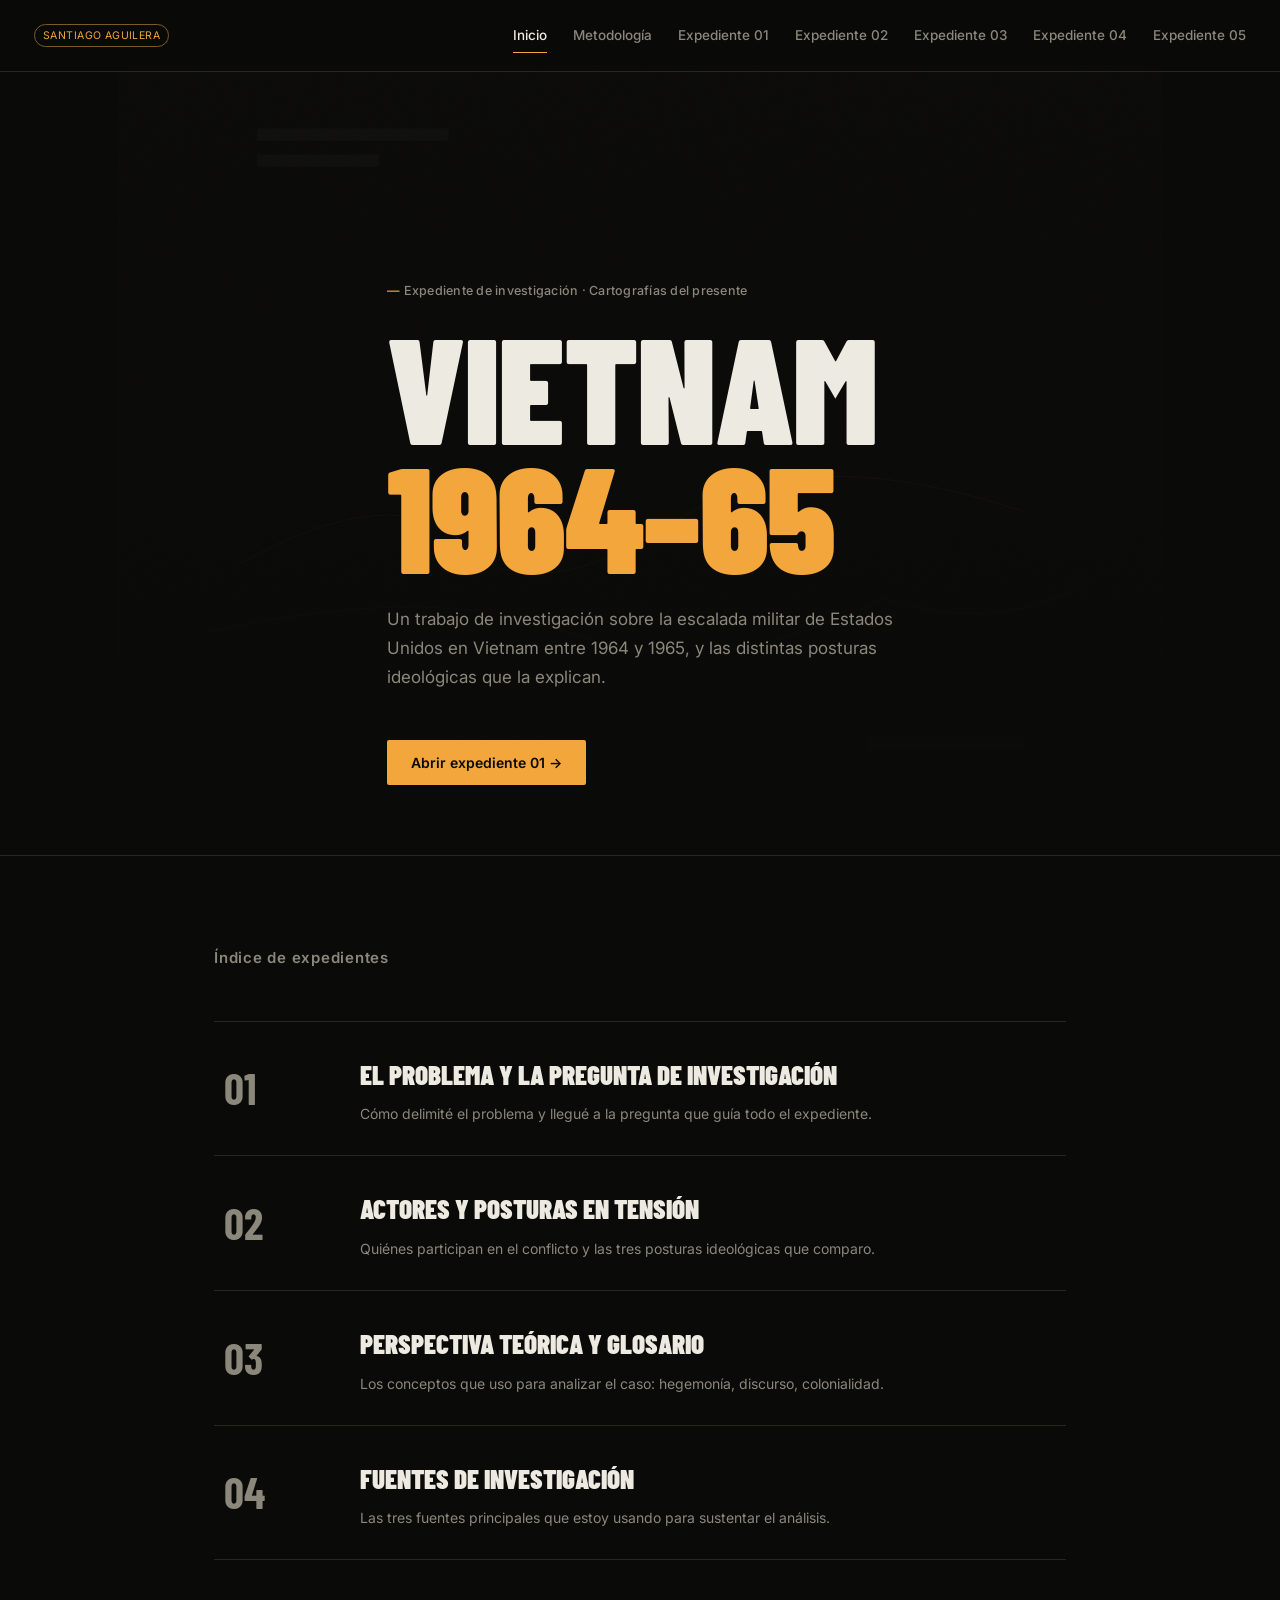
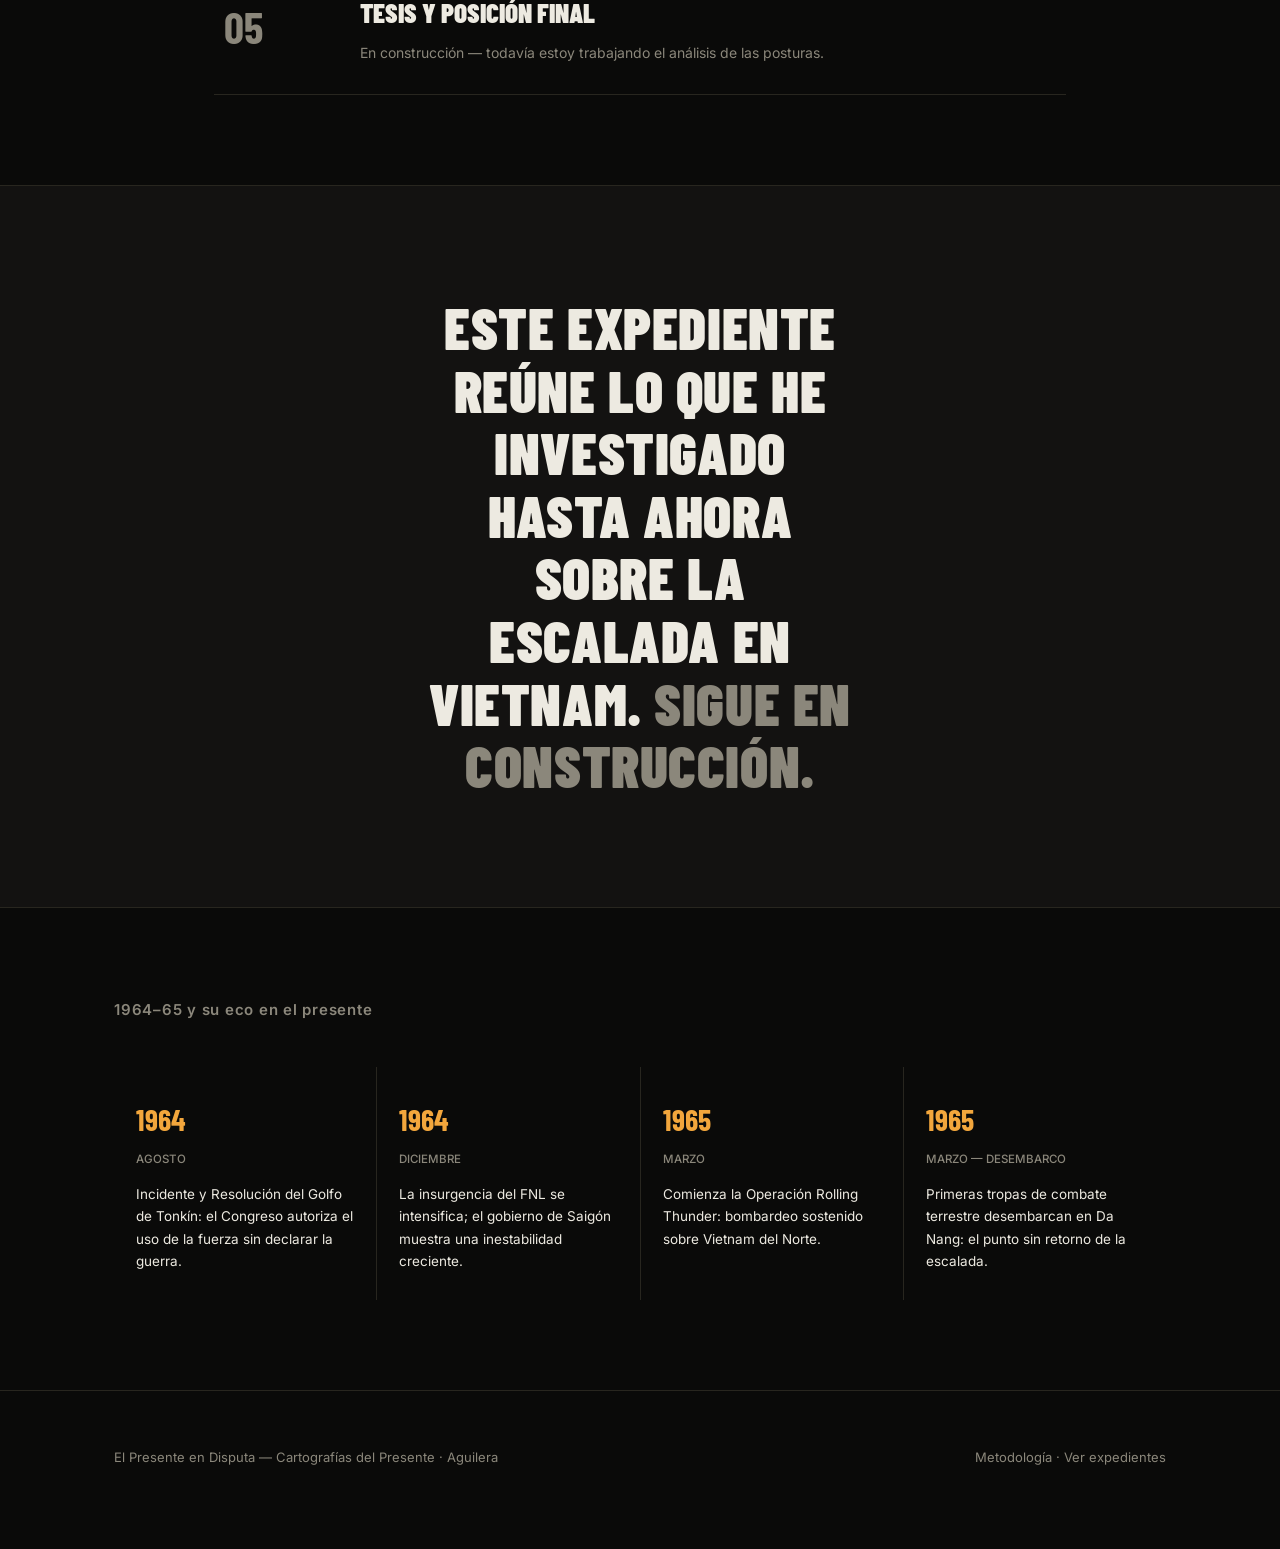
==== index.html @ 92e05607 "Primer commit de nuevo proyecto" ====
<!DOCTYPE html>
<html lang="es">
<head>
<meta charset="UTF-8">
<meta name="viewport" content="width=device-width, initial-scale=1.0">
<title>Vietnam 1964–65 — Expediente de investigación</title>
<link rel="preconnect" href="https://fonts.googleapis.com">
<link rel="preconnect" href="https://fonts.gstatic.com" crossorigin>
<link href="https://fonts.googleapis.com/css2?family=Barlow+Condensed:wght@500;600;700;900&family=Inter:wght@400;500;600&display=swap" rel="stylesheet">
<link rel="stylesheet" href="css/style.css">
</head>
<body>

<header class="topbar">
  <div class="brandwrap">
    <span class="badge">SANTIAGO AGUILERA</span>
  </div>
  <nav class="topnav" id="topnav">
    <a href="index.html" class="active">Inicio</a>
    <a href="metodologia.html">Metodología</a>
    <a href="expediente-01.html">Expediente 01</a>
    <a href="expediente-02.html">Expediente 02</a>
    <a href="expediente-03.html">Expediente 03</a>
    <a href="expediente-04.html">Expediente 04</a>
    <a href="expediente-05.html">Expediente 05</a>
  </nav>
</header>

<main>
<section class="page" id="page-home">
<section class="hero">
    <div class="hero-bg" id="heroBg">
      <img class="hero-photo" src="https://commons.wikimedia.org/wiki/Special:FilePath/President_Lyndon_B._Johnson_signs_Gulf_of_Tonkin_resolution_-_NARA_-_192484.jpg?width=1600" alt="" onerror="this.style.display='none'">
      <svg viewBox="0 0 1000 1000" xmlns="http://www.w3.org/2000/svg">
        <defs>
          <filter id="grain"><feTurbulence type="fractalNoise" baseFrequency="0.9" numOctaves="2" result="n"/><feColorMatrix in="n" type="matrix" values="0 0 0 0 0.95  0 0 0 0 0.65  0 0 0 0 0.24  0 0 0 0.05 0"/></filter>
        </defs>
        <rect width="1000" height="1000" filter="url(#grain)"/>
        <path d="M40 620 Q220 520 300 600 T560 560 Q700 480 940 560" stroke="#F2A63C" stroke-width="1" fill="none" opacity=".18"/>
        <path d="M0 700 Q260 640 420 700 T780 660 Q900 700 1000 650" stroke="#F2A63C" stroke-width="1" fill="none" opacity=".12"/>
        <rect x="60" y="120" width="220" height="14" fill="#EDEAE1" opacity=".06"/>
        <rect x="60" y="150" width="140" height="14" fill="#EDEAE1" opacity=".06"/>
        <rect x="760" y="820" width="180" height="14" fill="#EDEAE1" opacity=".06"/>
      </svg>
    </div>
    <div class="hero-grad"></div>
    <div class="wrap hero-content">
      <div class="eyebrow">Expediente de investigación · Cartografías del presente</div>
      <h1 class="mega">VIETNAM<span class="accent">1964–65</span></h1>
      <p class="hero-dek">Un trabajo de investigación sobre la escalada militar de Estados Unidos en Vietnam entre 1964 y 1965, y las distintas posturas ideológicas que la explican.</p>
      <button class="cta" onclick="location.href='expediente-01.html'" style="cursor:pointer;">Abrir expediente 01 →</button>
    </div>
  </section>

  <section class="index-section">
    <div class="wrap">
      <div class="index-head"><h2>Índice de expedientes</h2></div>

      <div class="exp-row" onclick="location.href='expediente-01.html'" style="cursor:pointer;">
        <div class="num">01</div>
        <div class="titles">
          <h3>El problema y la pregunta de investigación</h3>
          <p>Cómo delimité el problema y llegué a la pregunta que guía todo el expediente.</p>
        </div>
        <div class="arrow">→</div>
      </div>
      <div class="exp-row" onclick="location.href='expediente-02.html'" style="cursor:pointer;">
        <div class="num">02</div>
        <div class="titles">
          <h3>Actores y posturas en tensión</h3>
          <p>Quiénes participan en el conflicto y las tres posturas ideológicas que comparo.</p>
        </div>
        <div class="arrow">→</div>
      </div>
      <div class="exp-row" onclick="location.href='expediente-03.html'" style="cursor:pointer;">
        <div class="num">03</div>
        <div class="titles">
          <h3>Perspectiva teórica y glosario</h3>
          <p>Los conceptos que uso para analizar el caso: hegemonía, discurso, colonialidad.</p>
        </div>
        <div class="arrow">→</div>
      </div>
      <div class="exp-row" onclick="location.href='expediente-04.html'" style="cursor:pointer;">
        <div class="num">04</div>
        <div class="titles">
          <h3>Fuentes de investigación</h3>
          <p>Las tres fuentes principales que estoy usando para sustentar el análisis.</p>
        </div>
        <div class="arrow">→</div>
      </div>
      <div class="exp-row" onclick="location.href='expediente-05.html'" style="cursor:pointer;">
        <div class="num">05</div>
        <div class="titles">
          <h3>Tesis y posición final</h3>
          <p>En construcción — todavía estoy trabajando el análisis de las posturas.</p>
        </div>
        <div class="arrow">→</div>
      </div>
    </div>
  </section>

  <section class="statement reveal">
    <h2>Este expediente reúne lo que he investigado hasta ahora sobre la escalada en Vietnam. <span class="dim">Sigue en construcción.</span></h2>
  </section>

  <section class="timeline-section">
    <div class="wrap-wide">
      <div class="index-head"><h2>1964–65 y su eco en el presente</h2></div>
      <div class="tl-grid">
        <div class="tl-card reveal">
          <div class="tl-year">1964</div>
          <div class="tl-date">AGOSTO</div>
          <p class="tl-text">Incidente y Resolución del Golfo de Tonkín: el Congreso autoriza el uso de la fuerza sin declarar la guerra.</p>
        </div>
        <div class="tl-card reveal">
          <div class="tl-year">1964</div>
          <div class="tl-date">DICIEMBRE</div>
          <p class="tl-text">La insurgencia del FNL se intensifica; el gobierno de Saigón muestra una inestabilidad creciente.</p>
        </div>
        <div class="tl-card reveal">
          <div class="tl-year">1965</div>
          <div class="tl-date">MARZO</div>
          <p class="tl-text">Comienza la Operación Rolling Thunder: bombardeo sostenido sobre Vietnam del Norte.</p>
        </div>
        <div class="tl-card reveal">
          <div class="tl-year">1965</div>
          <div class="tl-date">MARZO — DESEMBARCO</div>
          <p class="tl-text">Primeras tropas de combate terrestre desembarcan en Da Nang: el punto sin retorno de la escalada.</p>
        </div>
      </div>
    </div>
  </section>

  <footer>
    <div class="wrap-wide foot-grid">
      <span>El Presente en Disputa — Cartografías del Presente · Aguilera</span>
      <span><a href="metodologia.html">Metodología</a> · <a href="expediente-01.html">Ver expedientes</a></span>
    </div>
  </footer>
</section>
</main>

<script src="js/main.js"></script>
</body>
</html>
---- css/style.css ----
:root{
    --bg:#0A0A09; --bg2:#131211; --bg3:#1A1917;
    --ink:#EDEAE1; --ink-dim:#8B877B;
    --amber:#F2A63C; --amber-dim:#7A5B2A;
    --line:#28261F;
    --serif:'Barlow Condensed', sans-serif;
    --sans:'Inter', sans-serif;
  }
  *{box-sizing:border-box;}
  html{scroll-behavior:smooth;}
  body{
    margin:0; background:var(--bg); color:var(--ink); font-family:var(--sans);
    font-size:16px; line-height:1.65; overflow-x:hidden;
  }
  h1,h2,h3,h4{font-family:var(--serif); font-weight:900; margin:0; letter-spacing:.01em; text-transform:uppercase;}
  p{margin:0 0 16px;}
  a{color:inherit; text-decoration:none;}
  ::selection{background:var(--amber); color:#000;}

  /* TOPBAR */
  .topbar{
    position:fixed; top:0; left:0; right:0; z-index:100;
    display:flex; align-items:center; justify-content:space-between;
    padding:18px 34px; background:rgba(10,10,9,.82); backdrop-filter:blur(10px);
    border-bottom:1px solid var(--line);
  }
  .brandwrap{display:flex; align-items:center; gap:10px;}
  .brand{font-family:var(--serif); font-weight:900; font-size:19px; letter-spacing:.03em;}
  .badge{font-size:10.5px; font-family:var(--sans); color:var(--amber); border:1px solid var(--amber-dim); padding:2px 8px; border-radius:20px; letter-spacing:.04em;}
  .topnav{display:flex; align-items:center; gap:26px;}
  .topnav a{font-size:13.5px; color:var(--ink-dim); font-weight:500; padding:6px 0; border-bottom:1px solid transparent; transition:color .2s, border-color .2s;}
  .topnav a:hover, .topnav a.active{color:var(--ink); border-bottom-color:var(--amber);}
  .topicons{display:flex; gap:10px;}
  .icon-btn{
    width:34px; height:34px; border-radius:50%; border:1px solid var(--line); background:transparent;
    color:var(--ink-dim); display:flex; align-items:center; justify-content:center; cursor:pointer;
    transition:all .2s;
  }
  .icon-btn:hover{border-color:var(--amber); color:var(--amber);}
  .icon-btn.on{background:var(--amber); border-color:var(--amber); color:#0A0A09;}

  main{padding-top:64px;}
  .page{animation:fadein .5s ease;}
  @keyframes fadein{from{opacity:0; transform:translateY(8px);} to{opacity:1; transform:translateY(0);}}

  .wrap{max-width:920px; margin:0 auto; padding:0 34px;}
  .wrap-wide{max-width:1120px; margin:0 auto; padding:0 34px;}

  /* ===== HERO (home) ===== */
  .hero{
    position:relative; min-height:88vh; display:flex; flex-direction:column; justify-content:flex-end;
    padding:120px 0 70px; overflow:hidden; border-bottom:1px solid var(--line);
  }
  .hero-bg{position:absolute; inset:0; z-index:0;}
  .hero-bg svg{position:absolute; inset:-5% -5% -5% -5%; width:110%; height:110%; opacity:.5; transition:transform .3s ease-out;}
  .hero-grad{position:absolute; inset:0; background:linear-gradient(180deg, rgba(10,10,9,.2) 0%, rgba(10,10,9,.55) 55%, var(--bg) 100%); z-index:1;}
  .hero-content{position:relative; z-index:2;}
  .eyebrow{font-size:12.5px; color:var(--ink-dim); font-weight:500; margin-bottom:20px; letter-spacing:.02em;}
  .eyebrow::before{content:"— "; color:var(--amber);}
  h1.mega{font-size:clamp(64px,13vw,150px); line-height:.86; letter-spacing:-.01em;}
  h1.mega .accent{color:var(--amber); display:block;}
  .hero-dek{font-family:var(--sans); font-size:17px; color:var(--ink-dim); max-width:46ch; margin-top:26px; font-weight:400; line-height:1.7;}
  .cta{
    display:inline-flex; align-items:center; gap:10px; margin-top:32px; background:var(--amber); color:#0A0A09;
    font-family:var(--sans); font-weight:600; font-size:14px; padding:14px 24px; border-radius:2px; border:none; cursor:pointer;
    transition:transform .2s, background .2s;
  }
  .cta:hover{transform:translateX(4px); background:#FFC168;}
  .cta.ghost{background:transparent; color:var(--ink); border:1px solid var(--line);}
  .cta.ghost:hover{border-color:var(--amber); color:var(--amber); background:transparent;}

  /* ===== EXPEDIENTE INDEX (home list) ===== */
  .index-section{padding:90px 0; border-bottom:1px solid var(--line);}
  .index-head{margin-bottom:50px;}
  .index-head h2{font-size:15px; color:var(--ink-dim); letter-spacing:.05em; font-weight:600; text-transform:none; font-family:var(--sans);}
  .exp-row{
    display:grid; grid-template-columns:110px 1fr 34px; align-items:center; gap:26px;
    padding:30px 10px; border-top:1px solid var(--line); cursor:pointer; position:relative;
    transition:padding-left .25s ease, background .25s ease;
  }
  .exp-row:last-child{border-bottom:1px solid var(--line);}
  .exp-row .num{font-family:var(--serif); font-size:44px; font-weight:700; color:var(--ink-dim); transition:color .25s;}
  .exp-row .titles h3{font-size:27px; letter-spacing:0; margin-bottom:6px; transition:color .25s;}
  .exp-row .titles p{font-size:14px; color:var(--ink-dim); margin:0; font-family:var(--sans); max-width:60ch;}
  .exp-row .arrow{font-size:22px; color:var(--ink-dim); transform:translateX(-6px); opacity:0; transition:all .25s;}
  .exp-row:hover{padding-left:26px; background:var(--bg2);}
  .exp-row:hover .num{color:var(--amber);}
  .exp-row:hover .titles h3{color:var(--amber);}
  .exp-row:hover .arrow{opacity:1; transform:translateX(0); color:var(--amber);}

  /* ===== STATEMENT BANNER ===== */
  .statement{background:var(--bg2); padding:110px 34px; text-align:center; border-bottom:1px solid var(--line);}
  .statement h2{font-size:clamp(30px,5.4vw,58px); line-height:1.08; max-width:16ch; margin:0 auto;}
  .statement h2 .dim{color:var(--ink-dim);}

  /* ===== TIMELINE ===== */
  .timeline-section{padding:90px 0;}
  .timeline-section .index-head{margin-bottom:44px;}
  .tl-grid{display:grid; grid-template-columns:repeat(4,1fr); gap:1px; background:var(--line);}
  .tl-card{background:var(--bg); padding:28px 22px; transition:background .25s;}
  .tl-card:hover{background:var(--bg2);}
  .tl-year{font-family:var(--serif); font-size:30px; color:var(--amber); font-weight:700;}
  .tl-date{font-size:11.5px; color:var(--ink-dim); margin:6px 0 14px; font-weight:500;}
  .tl-text{font-size:13.5px; color:var(--ink); margin:0;}

  footer{padding:56px 0 80px; border-top:1px solid var(--line);}
  footer .foot-grid{display:flex; justify-content:space-between; flex-wrap:wrap; gap:24px; font-size:13px; color:var(--ink-dim);}
  footer a:hover{color:var(--amber);}

  /* ===== METODOLOGÍA VIEW ===== */
  .page-head{padding:130px 0 60px; border-bottom:1px solid var(--line);}
  .page-head .eyebrow{margin-bottom:22px;}
  .page-head h1{font-size:clamp(38px,6.5vw,64px); line-height:1.02; max-width:15ch;}

  .steps-grid{display:grid; grid-template-columns:repeat(3,1fr); gap:1px; background:var(--line); margin:50px 0 90px;}
  .step-box{background:var(--bg); padding:30px 26px; min-height:150px; transition:background .25s;}
  .step-box:hover{background:var(--bg2);}
  .step-box.final{background:var(--amber); color:#0A0A09;}
  .step-num{font-family:var(--serif); font-size:13px; color:var(--amber); font-weight:700; margin-bottom:14px;}
  .step-box.final .step-num{color:#0A0A09; opacity:.7;}
  .step-title{font-size:15.5px; font-weight:600; font-family:var(--sans); text-transform:none; line-height:1.4;}

  .ethics-section{padding:0 0 90px;}
  .ethics-grid{display:grid; grid-template-columns:1.1fr 1fr; gap:60px;}
  .ethics-list li{margin-bottom:14px; font-size:14.5px; color:var(--ink); padding-left:18px; position:relative;}
  .ethics-list li::before{content:"—"; position:absolute; left:0; color:var(--amber);}
  .ai-note{background:var(--bg2); border:1px solid var(--line); padding:28px 26px;}
  .ai-note h3{font-size:12px; letter-spacing:.04em; color:var(--amber); font-family:var(--sans); text-transform:none; margin-bottom:12px; font-weight:600;}
  .ai-note p{font-size:14px; color:var(--ink-dim); margin-bottom:0;}

  .closing{padding:110px 34px; text-align:center; background:var(--bg2); border-top:1px solid var(--line);}
  .closing h2{font-size:clamp(30px,5.4vw,56px); margin-bottom:32px;}

  /* ===== EXPEDIENTE DETAIL VIEW ===== */
  .exp-head{padding:130px 0 50px; border-bottom:1px solid var(--line); display:grid; grid-template-columns:160px 1fr; gap:30px;}
  .exp-head .bignum{font-family:var(--serif); font-size:120px; font-weight:900; color:var(--amber); line-height:.8;}
  .exp-crumb{font-size:12px; color:var(--ink-dim); margin-bottom:16px; font-weight:500;}
  .exp-head h1{font-size:clamp(32px,5.5vw,54px); line-height:1.05; max-width:16ch; margin-bottom:22px;}
  .exp-lead{font-size:16.5px; color:var(--ink-dim); max-width:62ch; line-height:1.7;}

  .exp-body{padding:60px 0; border-bottom:1px solid var(--line);}
  .exp-sub{display:grid; grid-template-columns:220px 1fr; gap:40px; padding:44px 0; border-top:1px solid var(--line);}
  .exp-sub:first-child{border-top:none; padding-top:0;}
  .exp-sub h3{font-size:22px; letter-spacing:0; color:var(--amber); line-height:1.2;}
  .exp-sub .body p{font-size:15px; color:var(--ink);}
  .exp-sub .body ul{margin:0; padding-left:0; list-style:none;}
  .exp-sub .body li{margin-bottom:14px; font-size:14.5px; padding-left:20px; position:relative; border-top:1px solid var(--line); padding-top:14px;}
  .exp-sub .body li:first-child{border-top:none; padding-top:0;}
  .exp-sub .body li b{color:var(--amber); font-weight:600;}
  .exp-sub .checklist{display:grid; grid-template-columns:1fr 1fr; gap:10px 24px; margin-top:8px;}
  .exp-sub .checklist div{font-size:13px; color:var(--ink-dim); padding-left:16px; border-left:2px solid var(--amber-dim);}
  .exp-sub .checklist b{color:var(--ink); display:block; font-size:13.5px; margin-bottom:2px;}

  .quote-box{border-left:3px solid var(--amber); padding:6px 0 6px 26px; margin:6px 0 22px;}
  .quote-box p{font-family:var(--serif); font-size:22px; font-weight:600; text-transform:none; letter-spacing:0; font-style:italic; color:var(--ink); line-height:1.4; margin:0;}

  .mini-table{width:100%; border-collapse:collapse; font-size:13.5px; margin-top:10px;}
  .mini-table th, .mini-table td{text-align:left; padding:10px 12px; border-bottom:1px solid var(--line); vertical-align:top;}
  .mini-table th{color:var(--amber); font-weight:600; font-size:11.5px; letter-spacing:.02em;}

  .card-grid{display:grid; grid-template-columns:1fr 1fr; gap:1px; background:var(--line); margin-top:10px;}
  .fcard{background:var(--bg); padding:22px 22px; transition:background .25s;}
  .fcard:hover{background:var(--bg2);}
  .fcard .ftype{font-size:10.5px; color:var(--amber); font-weight:600; letter-spacing:.04em; margin-bottom:8px;}
  .fcard h4{font-size:16.5px; text-transform:none; letter-spacing:0; margin-bottom:8px; line-height:1.3;}
  .fcard p{font-size:13px; color:var(--ink-dim); margin-bottom:8px;}
  .fcard .decision{font-size:12px; color:var(--ink); font-weight:500;}

  .glossary-preview{padding:60px 0; }
  .glossary-preview .index-head{margin-bottom:26px;}
  .gterm-grid{display:grid; grid-template-columns:1fr 1fr; gap:1px; background:var(--line);}
  .gterm{background:var(--bg2); padding:24px 26px; transition:background .25s, transform .25s;}
  .gterm:hover{background:var(--bg3); transform:translateY(-2px);}
  .gterm h4{font-size:14px; color:var(--amber); text-transform:none; letter-spacing:.02em; margin-bottom:8px;}
  .gterm p{font-size:13px; color:var(--ink-dim); margin:0;}

  .exp-pager{display:flex; justify-content:space-between; padding:44px 0; gap:20px;}
  .pager-link{flex:1; padding:22px 24px; border:1px solid var(--line); transition:border-color .2s, background .2s;}
  .pager-link:hover{border-color:var(--amber); background:var(--bg2);}
  .pager-link .plabel{font-size:11px; color:var(--ink-dim); margin-bottom:6px; font-weight:500;}
  .pager-link .ptitle{font-size:16px; font-family:var(--serif); text-transform:uppercase; font-weight:700;}
  .pager-link.next{text-align:right;}

  /* EDIT MODE */
  .fab-group{position:fixed; bottom:26px; right:26px; z-index:200; display:flex; flex-direction:column; gap:10px; align-items:flex-end;}
  .fab{
    display:flex; align-items:center; gap:8px; background:var(--bg3); color:var(--ink); border:1px solid var(--line);
    padding:11px 16px; border-radius:30px; font-size:13px; font-weight:500; cursor:pointer; font-family:var(--sans);
    box-shadow:0 6px 20px rgba(0,0,0,.4); transition:all .2s;
  }
  .fab:hover{border-color:var(--amber); color:var(--amber);}
  .fab.active{background:var(--amber); color:#0A0A09; border-color:var(--amber);}

  .reveal{opacity:0; transform:translateY(18px); transition:opacity .6s ease, transform .6s ease;}
  .reveal.in{opacity:1; transform:translateY(0);}

  @media(max-width:820px){
    .topbar{padding:14px 18px; flex-wrap:nowrap;}
    .topnav{display:flex; gap:16px; overflow-x:auto; max-width:42vw; -webkit-overflow-scrolling:touch;}
    .topnav a{font-size:12px; white-space:nowrap;}
    .wrap, .wrap-wide{padding:0 20px;}
    .hero{padding:110px 0 50px;}
    .exp-row{grid-template-columns:60px 1fr 20px; gap:14px; padding:22px 4px;}
    .exp-row .num{font-size:30px;}
    .exp-row .titles h3{font-size:20px;}
    .tl-grid, .steps-grid, .card-grid, .gterm-grid{grid-template-columns:1fr;}
    .ethics-grid{grid-template-columns:1fr; gap:30px;}
    .exp-head{grid-template-columns:1fr; gap:14px;}
    .exp-head .bignum{font-size:64px;}
    .exp-sub{grid-template-columns:1fr; gap:14px;}
    .exp-pager{flex-direction:column;}
  }
  .hero-photo{position:absolute; inset:0; width:100%; height:100%; object-fit:cover; object-position:center 30%; filter:grayscale(.4) contrast(1.05) brightness(.75);}
  .exp-media{margin:0 0 50px;}
  .exp-media img{width:100%; display:block; max-height:360px; object-fit:cover; filter:grayscale(.25) contrast(1.05);}
  .exp-media .cap{font-size:12px; color:var(--ink-dim); padding-top:8px; font-style:italic;}
  .flow{max-width:700px; margin:0 0 40px;}
  .flow p{font-size:16.5px; color:var(--ink); line-height:1.75; margin:0 0 20px;}
  .flow p:last-child{margin-bottom:0;}
  .flow ul{list-style:none; padding:0; margin:0 0 8px;}
  .flow li{margin-bottom:0; font-size:15.5px; color:var(--ink); padding:16px 0; border-top:1px solid var(--line); line-height:1.6;}
  .flow li:first-child{border-top:none; padding-top:0;}
  .flow li b{color:var(--amber); font-weight:600;}
  .flow-label{font-size:12.5px; color:var(--ink-dim); font-weight:500; margin-bottom:16px; letter-spacing:.02em;}
  .rae-block{padding:44px 0; border-top:1px solid var(--line);}
  .rae-block h3{font-size:24px; letter-spacing:0; color:var(--amber); margin-bottom:20px; line-height:1.2;}
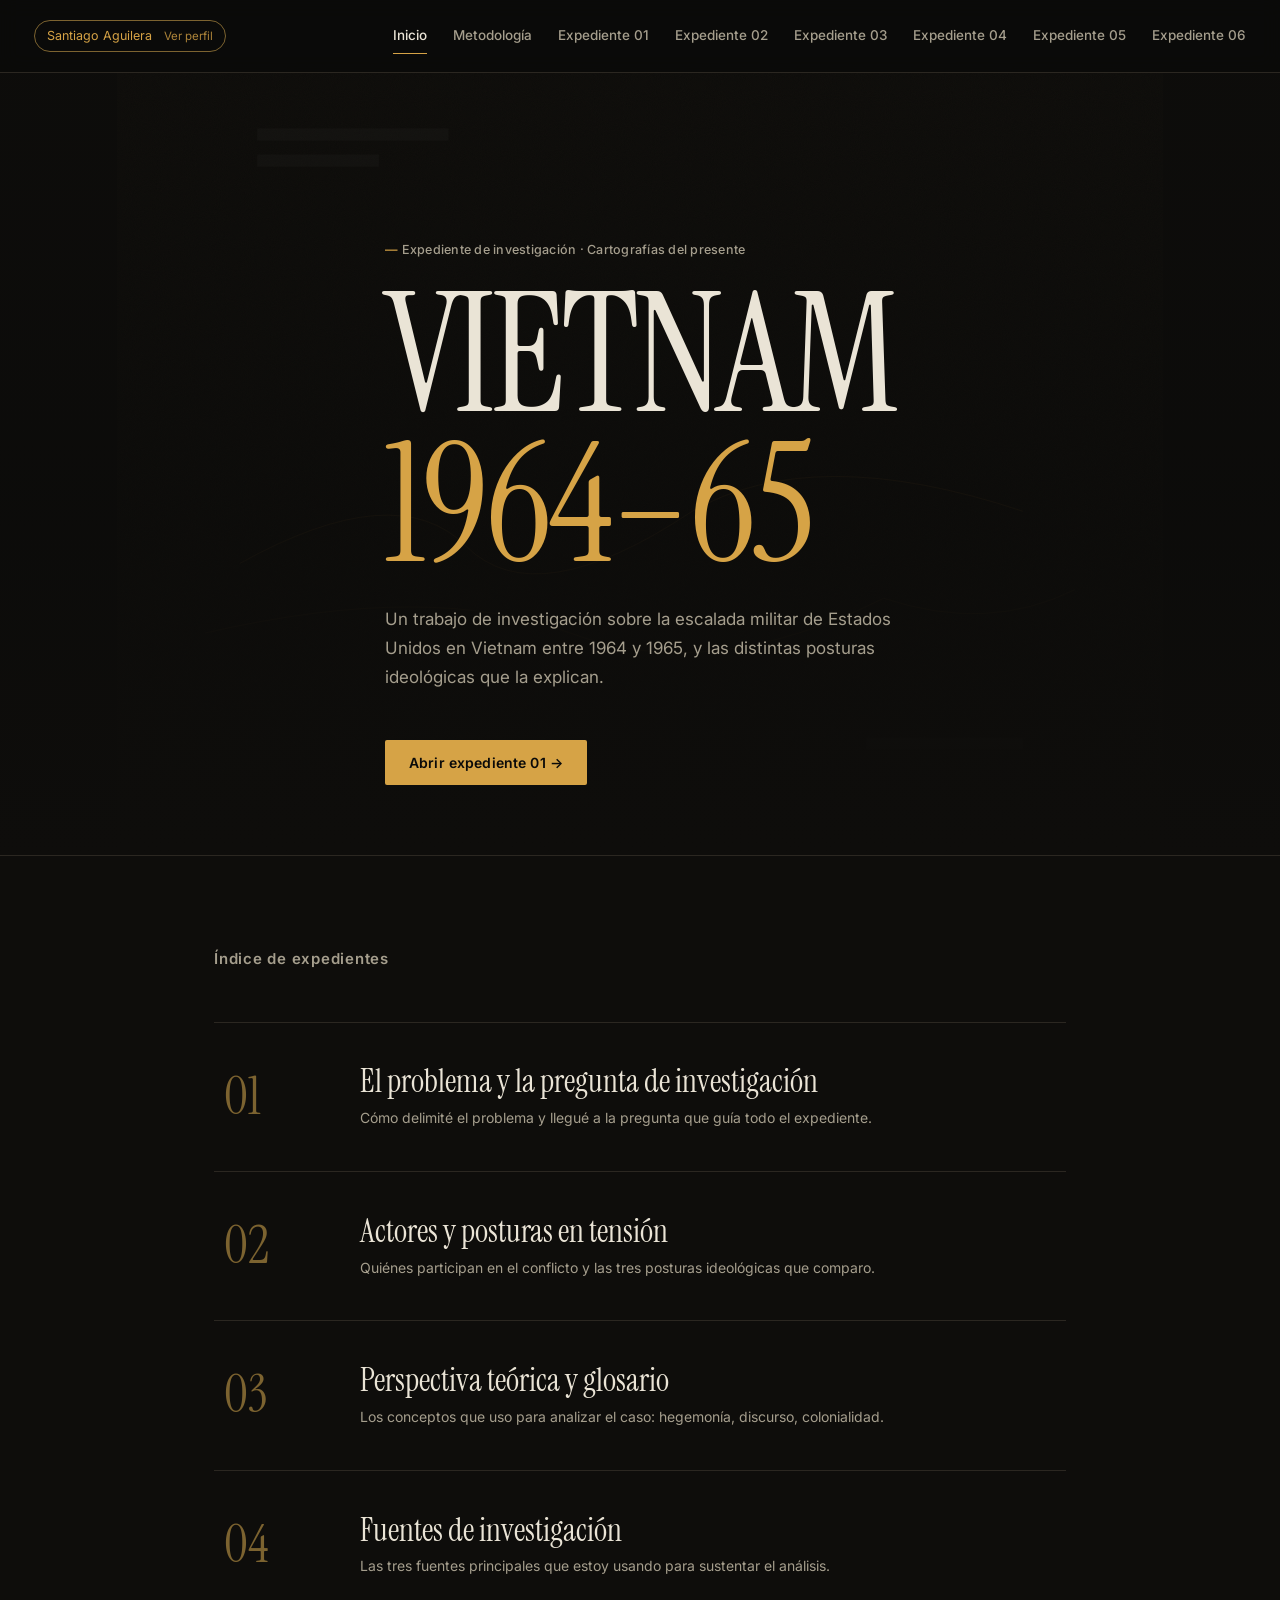
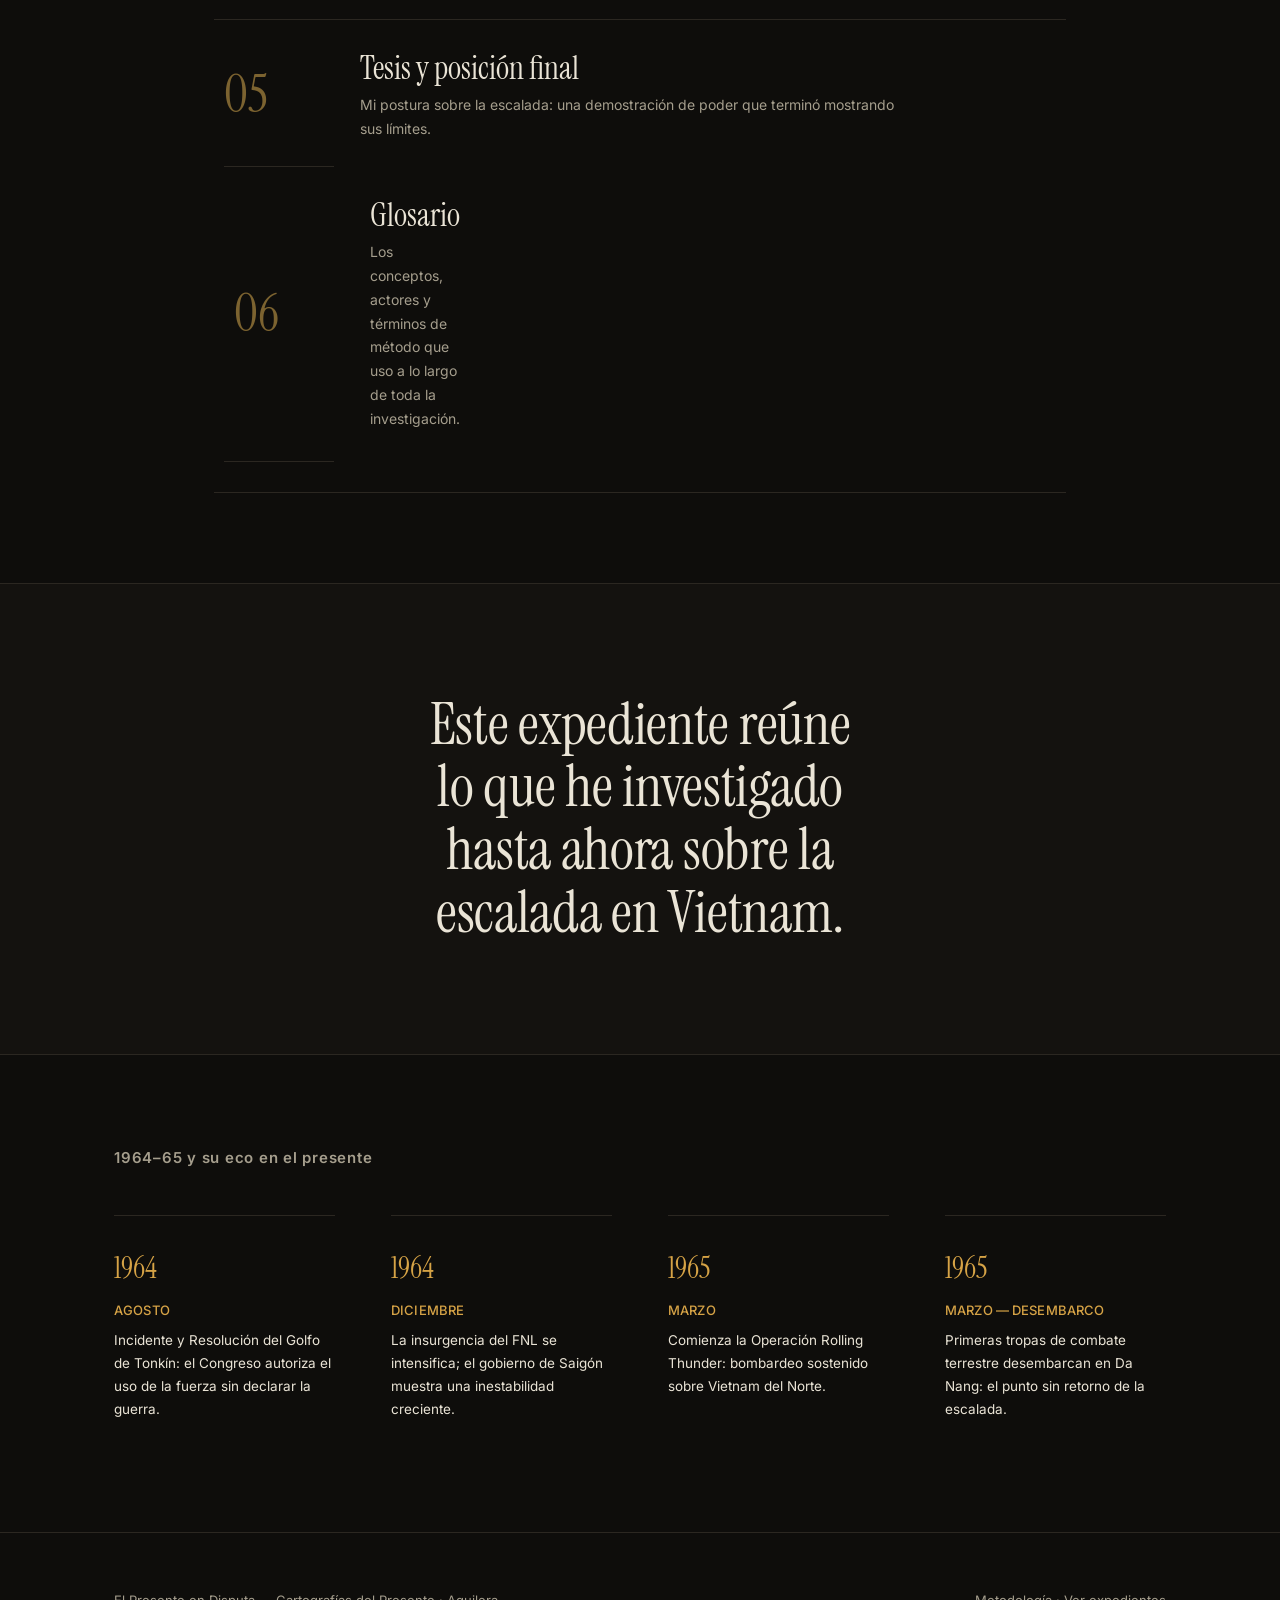
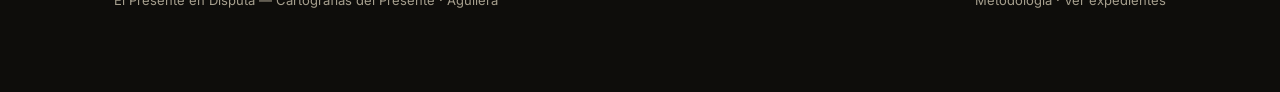
==== commit 9935ea0a: "Actualziacion y Tesis" ====
--- a/index.html
+++ b/index.html
@@ -6,14 +6,14 @@
 <title>Vietnam 1964–65 — Expediente de investigación</title>
 <link rel="preconnect" href="https://fonts.googleapis.com">
 <link rel="preconnect" href="https://fonts.gstatic.com" crossorigin>
-<link href="https://fonts.googleapis.com/css2?family=Barlow+Condensed:wght@500;600;700;900&family=Inter:wght@400;500;600&display=swap" rel="stylesheet">
+<link href="https://fonts.googleapis.com/css2?family=Instrument+Serif:ital@0;1&family=Inter:wght@400;500;600&display=swap" rel="stylesheet">
 <link rel="stylesheet" href="css/style.css">
 </head>
 <body>
 
 <header class="topbar">
   <div class="brandwrap">
-    <span class="badge">SANTIAGO AGUILERA</span>
+    <a class="badge" href="perfil.html" title="Ver mi perfil">Santiago Aguilera <small>Ver perfil</small></a>
   </div>
   <nav class="topnav" id="topnav">
     <a href="index.html" class="active">Inicio</a>
@@ -23,6 +23,7 @@
     <a href="expediente-03.html">Expediente 03</a>
     <a href="expediente-04.html">Expediente 04</a>
     <a href="expediente-05.html">Expediente 05</a>
+    <a href="expediente-06.html">Expediente 06</a>
   </nav>
 </header>
 
@@ -92,15 +93,23 @@
         <div class="num">05</div>
         <div class="titles">
           <h3>Tesis y posición final</h3>
-          <p>En construcción — todavía estoy trabajando el análisis de las posturas.</p>
+          <p>Mi postura sobre la escalada: una demostración de poder que terminó mostrando sus límites.</p>
         </div>
         <div class="arrow">→</div>
+      <div class="exp-row" onclick="location.href='expediente-06.html'" style="cursor:pointer;">
+        <div class="num">06</div>
+        <div class="titles">
+          <h3>Glosario</h3>
+          <p>Los conceptos, actores y términos de método que uso a lo largo de toda la investigación.</p>
+        </div>
+        <div class="arrow">→</div>
+      </div>
       </div>
     </div>
   </section>
 
   <section class="statement reveal">
-    <h2>Este expediente reúne lo que he investigado hasta ahora sobre la escalada en Vietnam. <span class="dim">Sigue en construcción.</span></h2>
+    <h2>Este expediente reúne lo que he investigado hasta ahora sobre la escalada en Vietnam.</h2>
   </section>
 
   <section class="timeline-section">
--- a/css/style.css
+++ b/css/style.css
@@ -225,3 +225,291 @@
   .flow-label{font-size:12.5px; color:var(--ink-dim); font-weight:500; margin-bottom:16px; letter-spacing:.02em;}
   .rae-block{padding:44px 0; border-top:1px solid var(--line);}
   .rae-block h3{font-size:24px; letter-spacing:0; color:var(--amber); margin-bottom:20px; line-height:1.2;}
+
+  /* ===== PESTAÑAS ===== */
+  .tabs{display:flex; flex-wrap:wrap; gap:0; border-bottom:1px solid var(--line); margin-bottom:34px;}
+  .tab{
+    background:transparent; border:none; border-bottom:2px solid transparent; margin-bottom:-1px;
+    color:var(--ink-dim); font-family:var(--sans); font-size:14px; font-weight:500;
+    padding:12px 22px 12px 0; margin-right:22px; cursor:pointer; transition:color .2s, border-color .2s;
+  }
+  .tab:hover{color:var(--ink);}
+  .tab[aria-selected="true"]{color:var(--amber); border-bottom-color:var(--amber);}
+  .tab:focus-visible{outline:2px solid var(--amber); outline-offset:3px;}
+  .tab-panel{animation:fadein .35s ease;}
+  .tab-panel[hidden]{display:none;}
+  .tab-panel, #lecturas, #lentes{scroll-margin-top:96px;}
+  .panel-meta{font-size:12.5px; color:var(--ink-dim); margin-bottom:26px; line-height:1.6; max-width:78ch;}
+  .flow p.scope{font-size:14.5px; color:var(--ink-dim); border-left:2px solid var(--amber-dim); padding-left:18px; margin-top:34px;}
+  .flow p.scope b{color:var(--amber); font-weight:600;}
+  .lens-intro{font-size:14px; color:var(--ink-dim); max-width:62ch; margin:0 0 22px;}
+
+  /* ===== TARJETAS DE LENTES ===== */
+  .lens-grid{display:grid; grid-template-columns:1fr 1fr; gap:1px; background:var(--line);}
+  .lens-card{background:var(--bg); padding:24px 24px 14px; transition:background .25s;}
+  .lens-card:hover{background:var(--bg2);}
+  .lens-tag{font-size:11px; color:var(--amber); font-weight:600; letter-spacing:.04em; margin-bottom:10px;}
+  .lens-card p{font-size:14.5px; color:var(--ink); line-height:1.65; margin:0 0 12px;}
+
+  /* ===== BUSCADOR DE TÉRMINOS ===== */
+  .gsearch{display:block; margin-bottom:22px;}
+  .gsearch input{
+    width:100%; max-width:420px; background:var(--bg2); border:1px solid var(--line); color:var(--ink);
+    font-family:var(--sans); font-size:14px; padding:12px 16px; border-radius:2px; transition:border-color .2s;
+  }
+  .gsearch input::placeholder{color:var(--ink-dim);}
+  .gsearch input:focus{outline:none; border-color:var(--amber);}
+  .gterm[hidden]{display:none;}
+  .gempty{font-size:13.5px; color:var(--ink-dim); margin:18px 0 0;}
+  .sr-only{position:absolute; width:1px; height:1px; overflow:hidden; clip:rect(0 0 0 0); white-space:nowrap;}
+
+  /* ===== FIGURAS Y VISOR DE IMÁGENES ===== */
+  .fig{margin:0 0 44px; max-width:100%;}
+  .fig img{width:100%; display:block; max-height:420px; object-fit:cover; filter:grayscale(.25) contrast(1.05); background:var(--bg2); cursor:zoom-in;}
+  .fig.portrait{max-width:340px;}
+  .fig.portrait img{max-height:none; object-fit:contain;}
+  .fig figcaption{font-size:12px; color:var(--ink-dim); padding-top:8px; font-style:italic; line-height:1.5;}
+  .fig figcaption a{border-bottom:1px solid var(--amber-dim); transition:color .2s, border-color .2s;}
+  .fig figcaption a:hover{color:var(--amber); border-bottom-color:var(--amber);}
+  .exp-media img{cursor:zoom-in;}
+  .rae-block .fig{margin-bottom:30px;}
+
+  .lightbox{position:fixed; inset:0; z-index:300; background:rgba(5,5,4,.94); display:flex; flex-direction:column; align-items:center; justify-content:center; padding:56px 20px 24px; animation:fadein .25s ease;}
+  .lightbox img{max-width:min(1100px,100%); max-height:78vh; object-fit:contain; cursor:zoom-out;}
+  .lightbox .lb-cap{max-width:760px; margin-top:16px; text-align:center; font-size:13px; color:var(--ink-dim); font-style:italic; line-height:1.55;}
+  .lightbox .lb-close{position:absolute; top:16px; right:20px; background:transparent; border:1px solid var(--line); color:var(--ink); width:38px; height:38px; border-radius:50%; font-size:18px; cursor:pointer; transition:all .2s;}
+  .lightbox .lb-close:hover, .lightbox .lb-close:focus-visible{border-color:var(--amber); color:var(--amber); outline:none;}
+
+  /* ===== LÍNEA DE TIEMPO DINÁMICA ===== */
+  .tl-wrap{margin:0 0 56px;}
+  .tl-track{display:flex; overflow-x:auto; border-bottom:1px solid var(--line); -webkit-overflow-scrolling:touch; scrollbar-width:thin;}
+  .tl-btn{flex:0 0 auto; background:transparent; border:none; border-bottom:2px solid transparent; margin-bottom:-1px; text-align:left; padding:14px 22px 14px 0; margin-right:20px; cursor:pointer; color:var(--ink-dim); font-family:var(--sans); transition:color .2s, border-color .2s;}
+  .tl-btn .y{display:block; font-family:var(--serif); font-size:28px; font-weight:700; line-height:1.1;}
+  .tl-btn .l{display:block; font-size:11.5px; font-weight:500; margin-top:2px; white-space:nowrap;}
+  .tl-btn:hover{color:var(--ink);}
+  .tl-btn[aria-pressed="true"]{color:var(--amber); border-bottom-color:var(--amber);}
+  .tl-btn:focus-visible{outline:2px solid var(--amber); outline-offset:3px;}
+  .tl-detail{padding:30px 0 4px; max-width:700px; min-height:150px;}
+  .tl-detail .d{font-size:12px; color:var(--amber); font-weight:600; letter-spacing:.04em; margin-bottom:8px;}
+  .tl-detail h4{font-size:26px; letter-spacing:0; margin-bottom:12px;}
+  .tl-detail p{font-size:16px; line-height:1.7; margin:0;}
+
+  /* ===== TABLAS CON DESPLAZAMIENTO ===== */
+  .table-wrap{overflow-x:auto; -webkit-overflow-scrolling:touch;}
+  .table-wrap .mini-table{min-width:560px;}
+  .table-scroll{overflow-x:auto; margin:6px 0 40px; -webkit-overflow-scrolling:touch;}
+  .table-scroll .mini-table{min-width:760px; margin-top:0;}
+  .table-scroll .mini-table td:first-child{color:var(--amber); font-weight:600; white-space:nowrap;}
+  .case-box{background:var(--bg2); border:1px solid var(--line); padding:30px 30px 14px; margin:0 0 44px; max-width:760px;}
+  .case-box h4{font-size:12px; letter-spacing:.04em; color:var(--amber); font-family:var(--sans); text-transform:none; margin-bottom:14px; font-weight:600;}
+  .case-box p{font-size:15.5px; line-height:1.7; margin:0 0 16px;}
+  .case-box p b{color:var(--amber); font-weight:600;}
+
+  /* ===== BARRA DE LECTURA ===== */
+  .read-progress{position:fixed; top:0; left:0; height:2px; width:0; background:var(--amber); z-index:101; transition:width .1s linear;}
+
+  @media(max-width:820px){
+    .lens-grid{grid-template-columns:1fr;}
+    .tab{padding-right:0; margin-right:18px; font-size:13px;}
+  }
+  @media(prefers-reduced-motion:reduce){
+    .tab-panel, .page{animation:none;}
+    html{scroll-behavior:auto;}
+  }
+
+  /* ---- Bloques visuales añadidos ---- */
+  .fig-row{display:grid; grid-template-columns:repeat(auto-fit,minmax(220px,1fr)); gap:16px; margin:0 0 44px;}
+  .fig-row .fig{margin:0; max-width:none;}
+  .fig-row .fig img, .fig.band img{height:240px; max-height:240px; object-fit:cover; width:100%;}
+  .fig.band img{height:230px;}
+  .fig-row .fig.portrait img{object-fit:cover; object-position:center 20%;}
+  .statrow{display:grid; grid-template-columns:repeat(4,1fr); gap:1px; background:var(--line); margin:0 0 44px;}
+  .stat{background:var(--bg); padding:22px 18px;}
+  .stat b{display:block; font-family:var(--serif); font-weight:900; font-size:38px; line-height:1; color:var(--amber); margin-bottom:6px;}
+  .stat span{font-size:12.5px; color:var(--ink-dim); line-height:1.4; display:block;}
+  .chips{display:flex; flex-wrap:wrap; gap:8px; margin:0 0 14px;}
+  .chips span{border:1px solid var(--amber-dim); color:var(--amber); font-size:11px; letter-spacing:.06em; text-transform:uppercase; padding:4px 11px;}
+  details.more{border-top:1px solid var(--line); border-bottom:1px solid var(--line); margin:6px 0 34px; padding:0;}
+  details.more summary{cursor:pointer; list-style:none; color:var(--amber); font-size:13px; letter-spacing:.05em; padding:15px 0; font-weight:600;}
+  details.more summary::-webkit-details-marker{display:none;}
+  details.more summary::after{content:"+"; float:right; font-size:18px; line-height:1;}
+  details.more[open] summary::after{content:"–";}
+  details.more > .flow, details.more > p{padding-top:6px;}
+  .rae-block .fig.portrait.left{float:left; margin:4px 30px 14px 0; max-width:250px;}
+  .rae-block::after{content:""; display:block; clear:both;}
+  .tab-panel .fig.band{margin-bottom:26px;}
+  @media(max-width:820px){
+    .statrow{grid-template-columns:1fr 1fr;}
+    .rae-block .fig.portrait.left{float:none; margin:0 0 24px; max-width:100%;}
+    .fig-row .fig img{height:200px;}
+  }
+
+  /* ---- Ronda 3: jerarquía, perfil y menos densidad ---- */
+  a.badge{display:inline-block; transition:background .2s,color .2s;}
+  a.badge:hover{background:var(--amber); color:#000;}
+  a.badge small{font-size:9px; opacity:.75; margin-left:4px; letter-spacing:.08em;}
+  @media(max-width:820px){a.badge small{display:none;}}
+  .flow-label{font-size:12px; color:var(--amber); font-weight:600; letter-spacing:.16em; text-transform:uppercase; margin:72px 0 22px; display:flex; align-items:center; gap:16px;}
+  .flow-label::after{content:""; flex:1; height:1px; background:var(--line);}
+  .exp-body > .flow-label:first-child{margin-top:0;}
+  .flow p{line-height:1.85;}
+  [id]{scroll-margin-top:120px;}
+  .subnav{position:sticky; top:58px; z-index:40; display:flex; gap:8px; overflow-x:auto; padding:12px 0; margin:-20px 0 44px; background:rgba(10,10,9,.92); backdrop-filter:blur(8px); border-bottom:1px solid var(--line); -webkit-overflow-scrolling:touch;}
+  .subnav a{flex:none; font-size:11.5px; letter-spacing:.1em; text-transform:uppercase; color:var(--ink-dim); border:1px solid var(--line); padding:6px 14px; border-radius:20px; transition:color .2s,border-color .2s;}
+  .subnav a:hover{color:var(--amber); border-color:var(--amber-dim);}
+  .duo-theory{display:grid; grid-template-columns:1fr 1fr; gap:1px; background:var(--line); margin:0 0 20px;}
+  .theory{background:var(--bg); padding:30px 28px;}
+  .theory h3{font-size:26px; color:var(--amber); margin-bottom:12px; line-height:1.1;}
+  .theory p{font-size:15px; line-height:1.75; color:var(--ink);}
+  .card-grid.three{grid-template-columns:repeat(3,1fr);}
+  .card-grid.three .fcard{padding:24px 22px;}
+  .pull{font-family:var(--serif); font-weight:700; font-size:clamp(26px,3.6vw,40px); line-height:1.12; text-transform:uppercase; border-left:3px solid var(--amber); padding:4px 0 4px 26px; margin:56px 0;}
+  @media(max-width:820px){
+    .duo-theory,.card-grid.three{grid-template-columns:1fr;}
+    .subnav{top:54px;}
+  }
+
+  /* ---- Ronda 4: glosario y llamadas ---- */
+  .gloss-cta{display:flex; justify-content:space-between; align-items:center; gap:24px; flex-wrap:wrap; padding:34px 34px; border-top:1px solid var(--line);}
+  .gloss-cta p{margin:0; color:var(--ink-dim); font-size:15px; max-width:520px;}
+  .p-btn{display:inline-block; border:1px solid var(--amber); color:var(--amber); padding:12px 22px; font-size:12px; letter-spacing:.14em; font-weight:600; transition:background .2s,color .2s;}
+  .p-btn:hover{background:var(--amber); color:#000;}
+  .gfilters{display:flex; flex-wrap:wrap; gap:8px; margin:0 0 26px;}
+  .gfilters button{font:inherit; font-size:12px; letter-spacing:.1em; text-transform:uppercase; background:none; color:var(--ink-dim); border:1px solid var(--line); padding:7px 16px; border-radius:20px; cursor:pointer; transition:color .2s,border-color .2s,background .2s;}
+  .gfilters button:hover{color:var(--amber); border-color:var(--amber-dim);}
+  .gfilters button[aria-pressed="true"]{background:var(--amber); color:#000; border-color:var(--amber);}
+  .gcount{font-size:12.5px; color:var(--ink-dim); margin:0 0 18px;}
+  .gterm .gtag{font-size:10px; color:var(--ink-dim); letter-spacing:.12em; text-transform:uppercase; margin-bottom:6px;}
+  .gterm .gref{display:inline-block; margin-top:12px; font-size:12px; color:var(--amber); border-bottom:1px solid var(--amber-dim);}
+  .gterm p{font-size:14px;}
+  .gterm h4{font-size:20px;}
+  .p-note{font-size:16px; color:var(--ink-dim); max-width:640px; margin:-8px 0 28px; line-height:1.7;}
+  .p-say{font-family:var(--serif); font-weight:700; text-transform:uppercase; font-size:clamp(24px,3.4vw,36px); line-height:1.15; border-left:3px solid var(--amber); padding:4px 0 4px 24px; margin:54px 0 0;}
+  .p-learn{display:grid; grid-template-columns:1fr 1fr; gap:1px; background:var(--line); margin-top:26px;}
+  .p-learn div{background:var(--bg); padding:22px 24px; font-size:15px; line-height:1.65;}
+  .p-learn b{display:block; color:var(--amber); font-size:11px; letter-spacing:.12em; text-transform:uppercase; margin-bottom:6px;}
+  @media(max-width:820px){.p-learn{grid-template-columns:1fr;} .gloss-cta{padding:30px 20px;}}
+
+/* =====================================================
+   Ronda 5 · rediseño: sobrio, editorial, pocas imágenes
+   ===================================================== */
+:root{
+  --bg:#0E0D0B; --bg2:#14120F; --bg3:#1B1813;
+  --ink:#EAE4D6; --ink-dim:#A59E8D;
+  --amber:#D6A346; --amber-dim:#7C6330; --line:#2B2721;
+  --serif:'Instrument Serif', Georgia, serif;
+  --sans:'Inter', system-ui, sans-serif;
+}
+body{font-size:16px; line-height:1.7; -webkit-font-smoothing:antialiased;}
+
+/* Títulos: serif fina, en minúscula, sin peso falso */
+h1,h2,h3,h4{font-weight:400; text-transform:none; letter-spacing:-.005em;}
+.brand,.bignum,.stat b,.pull,.p-say,.tl-year,.exp-row .num,.step-num,.pager-link .ptitle,.theory h3,.rae-block h3{font-weight:400; text-transform:none;}
+h1.mega{font-size:clamp(68px,13vw,168px); line-height:.9; letter-spacing:-.025em;}
+.page-head h1{font-size:clamp(44px,7vw,78px); line-height:1.02; max-width:18ch;}
+.exp-row .titles h3{font-size:32px; line-height:1.15;}
+.exp-row .num{font-size:52px; color:var(--amber-dim);}
+.statement h2,.closing h2{font-weight:400;}
+.step-title,.pager-link .ptitle{font-family:var(--serif); font-size:22px; font-weight:400; text-transform:none; line-height:1.25;}
+
+/* Cabecera del expediente */
+.exp-head{padding:150px 0 64px; grid-template-columns:150px 1fr; gap:36px;}
+.exp-head .bignum{font-size:132px; color:var(--amber); line-height:.78;}
+.exp-head h1{font-size:clamp(42px,6vw,72px); line-height:1.02; max-width:20ch; margin-bottom:22px;}
+.exp-crumb{font-size:13px; color:var(--ink-dim); text-transform:none; letter-spacing:.01em; margin-bottom:16px;}
+.exp-lead{font-size:18px; line-height:1.65; color:var(--ink-dim); max-width:56ch;}
+
+/* Columna de lectura */
+.exp-body{padding:64px 0 40px;}
+.flow p,.flow li{max-width:64ch;}
+.flow p{font-size:17px; line-height:1.85; color:#DCD6C7; margin-bottom:1.3em;}
+.flow li{font-size:16px; line-height:1.75;}
+.flow b{color:var(--ink); font-weight:600;}
+.flow p.scope{font-size:15px; color:var(--ink-dim); border-left:2px solid var(--amber-dim);}
+.panel-meta{font-size:13px;}
+.lens-intro{font-size:15px;}
+
+/* Títulos de sección: serif, con filete */
+.flow-label{font-family:var(--serif); font-size:34px; font-weight:400; line-height:1.1; letter-spacing:0; text-transform:none; color:var(--ink);
+  margin:88px 0 28px; padding-top:30px; border-top:1px solid var(--line); display:block;}
+.flow-label::after{display:none;}
+.exp-body > .flow-label:first-child{margin-top:0; padding-top:0; border-top:none;}
+.rae-block{padding:56px 0 24px; border-top:1px solid var(--line);}
+.rae-block h3{font-size:38px; line-height:1.1; color:var(--amber); margin-bottom:26px;}
+.rae-block h3,.flow-label{scroll-margin-top:120px;}
+
+/* Imágenes: una lámina por idea, mismo tratamiento */
+.exp-media{margin:0 0 56px;}
+.exp-media img,.fig img{filter:grayscale(1) sepia(.18) contrast(1.04) brightness(.95); cursor:zoom-in; background:var(--bg2);}
+.exp-media img{width:100%; max-height:400px; object-fit:cover; display:block;}
+.exp-media .cap,.fig figcaption{font-size:12.5px; color:var(--ink-dim); font-style:normal; line-height:1.5; padding-top:12px; max-width:64ch;}
+.fig{margin:56px 0;}
+.fig img{width:100%; max-height:440px; object-fit:cover;}
+.fig.band img,.fig-row .fig img{height:auto; max-height:440px;}
+.fig.portrait.left{float:left; margin:6px 40px 18px 0; max-width:230px;}
+.fig.portrait.left img{aspect-ratio:3/4; object-fit:cover; object-position:center 18%; max-height:none; height:auto;}
+.fig-row{grid-template-columns:repeat(3,1fr); gap:20px; margin:56px 0;}
+.fig-row .fig{margin:0;}
+.fig-row .fig img{aspect-ratio:3/4; max-height:none; object-fit:cover; object-position:center 20%;}
+.fig img[src*="Domino_theory"]{object-fit:contain; background:#EAE4D6; padding:20px; filter:none; max-height:400px;}
+.fig img[src*="Gulf_of_Tonkin_location"],.exp-media img[src*="Gulf_of_Tonkin_location"]{object-fit:contain; background:#EAE4D6; filter:grayscale(1) sepia(.2); max-height:380px;}
+.fig figcaption a{border-bottom:1px solid var(--amber-dim);}
+
+/* Cifras: sin cajas, entre filetes */
+.statrow{display:grid; grid-template-columns:repeat(4,1fr); gap:40px; background:none; border-top:1px solid var(--line); border-bottom:1px solid var(--line); padding:34px 0; margin:0 0 56px;}
+.stat{background:none; padding:0;}
+.stat b{font-size:54px; line-height:1; color:var(--amber); margin-bottom:10px; letter-spacing:-.01em;}
+.stat span{font-size:13px; line-height:1.5; color:var(--ink-dim);}
+
+/* Tarjetas: planas, con filete superior */
+body .card-grid,body .lens-grid,body .gterm-grid,body .p-grid,body .duo-theory,body .p-learn,body .steps-grid,body .tl-grid{background:none; gap:0 56px;}
+body .fcard,body .lens-card,body .gterm,body .p-card,body .theory,body .p-learn div,body .tl-card{background:none; border-top:1px solid var(--line); padding:26px 0 22px; transition:none; transform:none;}
+body .fcard:hover,body .lens-card:hover,body .gterm:hover,body .p-card:hover,body .tl-card:hover{background:none; transform:none;}
+body .fcard h4,body .gterm h4,body .p-card h4{font-size:24px; line-height:1.2; margin-bottom:10px; color:var(--ink);}
+body .theory h3{font-size:34px; margin-bottom:14px;}
+.fcard .ftype,.lens-tag,.gterm .gtag,.p-card .when,.tl-date{font-size:13px; letter-spacing:.01em; text-transform:none; color:var(--amber); font-weight:500; margin-bottom:8px;}
+.fcard p,.gterm p,.lens-card p,.theory p{font-size:15px; line-height:1.75; color:#CFC9BA;}
+.chips span,.p-chips span{text-transform:none; letter-spacing:.01em; font-size:12.5px; padding:5px 13px; border-radius:20px;}
+.gterm .gref{border-bottom:none; font-size:13px;}
+.gterm .gref:hover{text-decoration:underline;}
+.gterm-grid{grid-template-columns:1fr 1fr;}
+
+/* Navegación de sección: texto subrayado, sin cápsulas */
+.subnav{gap:28px; padding:14px 0; border-bottom:1px solid var(--line); background:rgba(14,13,11,.94);}
+.subnav a{border:none; border-radius:0; padding:4px 0; font-size:13.5px; letter-spacing:0; text-transform:none; color:var(--ink-dim); border-bottom:1px solid transparent;}
+.subnav a:hover{color:var(--ink); border-bottom-color:var(--amber);}
+.gfilters button{text-transform:none; letter-spacing:0; font-size:13.5px; border-radius:20px;}
+
+/* Detalles menores */
+.pull,.p-say{font-size:clamp(30px,4vw,46px); line-height:1.15; text-transform:none; border-left:2px solid var(--amber); padding-left:28px;}
+a.badge{font-size:12.5px; letter-spacing:0; padding:4px 12px;}
+a.badge small{font-size:11.5px; letter-spacing:0; opacity:.8; margin-left:8px; text-transform:none;}
+.topnav a{font-size:13.5px;}
+.cta,.p-btn{text-transform:none; letter-spacing:.01em; font-size:14px;}
+.pager-link{padding:26px 28px;}
+.p-note{font-size:16px;}
+.p-hero h1{font-size:clamp(60px,9vw,120px); line-height:.92;}
+.p-bio{font-size:18px; line-height:1.85;}
+.p-learn div{font-size:15.5px;}
+
+/* Movimiento: solo lo que responde a una acción; sin entradas al hacer scroll */
+.reveal{opacity:1; transform:none; transition:none;}
+.page{animation:none;}
+.tab-panel{animation:none;}
+details.more summary{font-size:14px; letter-spacing:0;}
+
+@media(max-width:820px){
+  .exp-head{padding-top:112px; grid-template-columns:1fr; gap:14px;}
+  .exp-head .bignum{font-size:72px;}
+  .flow-label{font-size:28px; margin-top:64px;}
+  .rae-block h3{font-size:32px;}
+  .statrow{grid-template-columns:1fr 1fr; gap:28px 24px;}
+  .stat b{font-size:42px;}
+  body .card-grid,body .lens-grid,body .gterm-grid,body .p-grid,body .duo-theory,body .p-learn{grid-template-columns:1fr;}
+  .fig-row{grid-template-columns:1fr;}
+  .fig-row .fig img{aspect-ratio:4/3;}
+  .fig.portrait.left{float:none; margin:0 0 26px; max-width:100%;}
+  .fig.portrait.left img{aspect-ratio:4/3;}
+  .subnav{gap:20px;}
+}
+@media(prefers-reduced-motion:reduce){*{scroll-behavior:auto!important;}}
